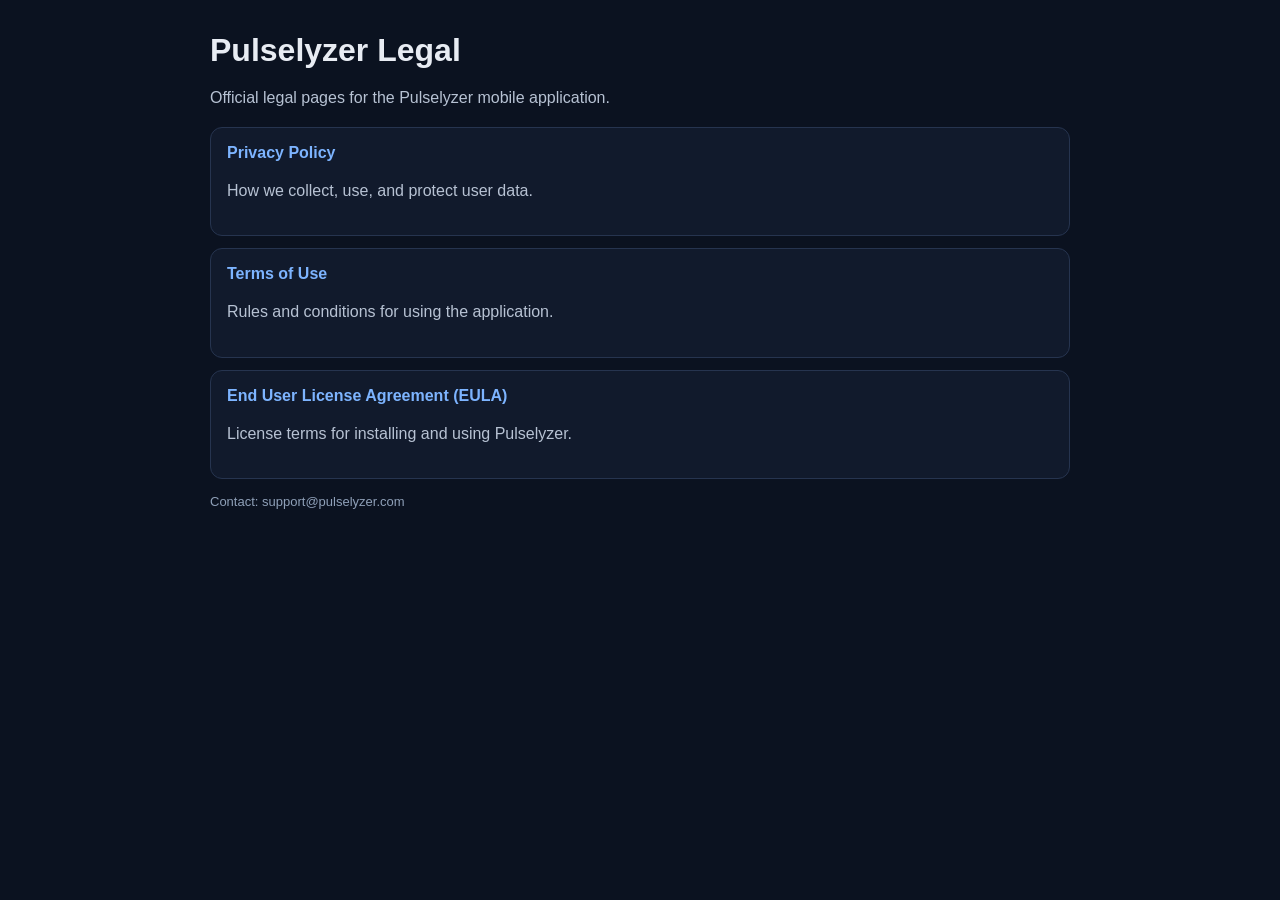
==== index.html @ 3a606a2f "Add Pulselyzer legal pages" ====
<!doctype html>
<html lang="en">
  <head>
    <meta charset="utf-8" />
    <meta name="viewport" content="width=device-width, initial-scale=1" />
    <title>Pulselyzer Legal</title>
    <style>
      body {
        margin: 0;
        font-family: Arial, Helvetica, sans-serif;
        background: #0b1220;
        color: #e8ecf3;
      }
      .container {
        max-width: 860px;
        margin: 0 auto;
        padding: 32px 20px 48px;
      }
      h1 {
        margin: 0 0 8px;
      }
      p {
        line-height: 1.6;
        color: #b7c2d3;
      }
      .card {
        background: #111a2c;
        border: 1px solid #26344f;
        border-radius: 12px;
        padding: 16px;
        margin: 12px 0;
      }
      a {
        color: #7db4ff;
        text-decoration: none;
      }
      a:hover {
        text-decoration: underline;
      }
      .muted {
        font-size: 13px;
        color: #8fa0b8;
      }
    </style>
  </head>
  <body>
    <div class="container">
      <h1>Pulselyzer Legal</h1>
      <p>Official legal pages for the Pulselyzer mobile application.</p>

      <div class="card">
        <strong><a href="./privacy.html">Privacy Policy</a></strong>
        <p>How we collect, use, and protect user data.</p>
      </div>

      <div class="card">
        <strong><a href="./terms.html">Terms of Use</a></strong>
        <p>Rules and conditions for using the application.</p>
      </div>

      <div class="card">
        <strong><a href="./eula.html">End User License Agreement (EULA)</a></strong>
        <p>License terms for installing and using Pulselyzer.</p>
      </div>

      <p class="muted">Contact: support@pulselyzer.com</p>
    </div>
  </body>
</html>
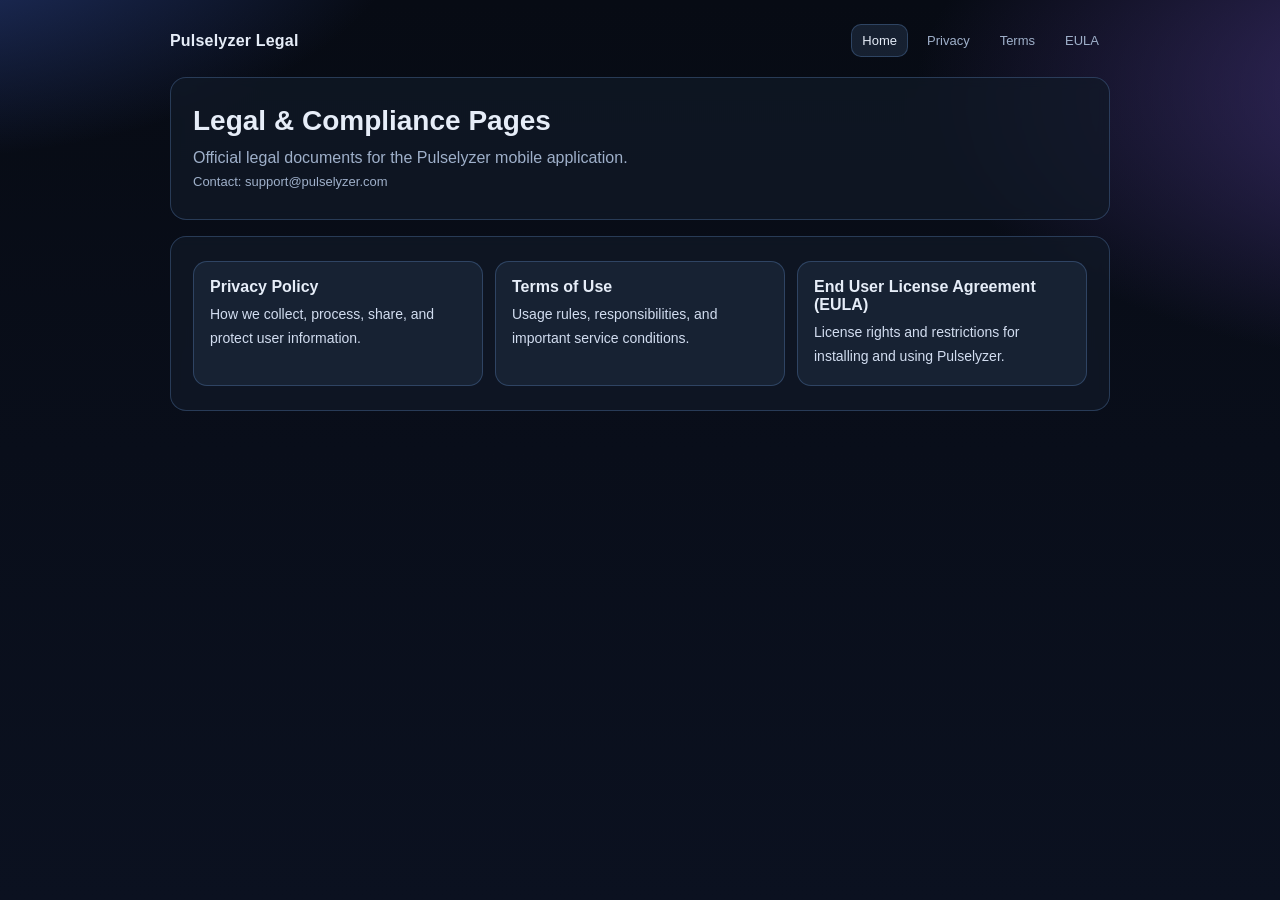
==== commit f2ece4d7: "Refresh legal pages with modern branded UI. Introduce shared styling and a unified navigation layout" ====
--- a/index.html
+++ b/index.html
@@ -4,66 +4,42 @@
     <meta charset="utf-8" />
     <meta name="viewport" content="width=device-width, initial-scale=1" />
     <title>Pulselyzer Legal</title>
-    <style>
-      body {
-        margin: 0;
-        font-family: Arial, Helvetica, sans-serif;
-        background: #0b1220;
-        color: #e8ecf3;
-      }
-      .container {
-        max-width: 860px;
-        margin: 0 auto;
-        padding: 32px 20px 48px;
-      }
-      h1 {
-        margin: 0 0 8px;
-      }
-      p {
-        line-height: 1.6;
-        color: #b7c2d3;
-      }
-      .card {
-        background: #111a2c;
-        border: 1px solid #26344f;
-        border-radius: 12px;
-        padding: 16px;
-        margin: 12px 0;
-      }
-      a {
-        color: #7db4ff;
-        text-decoration: none;
-      }
-      a:hover {
-        text-decoration: underline;
-      }
-      .muted {
-        font-size: 13px;
-        color: #8fa0b8;
-      }
-    </style>
+    <link rel="stylesheet" href="./styles.css" />
   </head>
   <body>
-    <div class="container">
-      <h1>Pulselyzer Legal</h1>
-      <p>Official legal pages for the Pulselyzer mobile application.</p>
+    <main class="wrap">
+      <header class="topbar">
+        <div class="brand">Pulselyzer Legal</div>
+        <nav class="nav">
+          <a class="active" href="./index.html">Home</a>
+          <a href="./privacy.html">Privacy</a>
+          <a href="./terms.html">Terms</a>
+          <a href="./eula.html">EULA</a>
+        </nav>
+      </header>
 
-      <div class="card">
-        <strong><a href="./privacy.html">Privacy Policy</a></strong>
-        <p>How we collect, use, and protect user data.</p>
-      </div>
+      <section class="hero">
+        <h1>Legal & Compliance Pages</h1>
+        <p>Official legal documents for the Pulselyzer mobile application.</p>
+        <p class="meta">Contact: support@pulselyzer.com</p>
+      </section>
 
-      <div class="card">
-        <strong><a href="./terms.html">Terms of Use</a></strong>
-        <p>Rules and conditions for using the application.</p>
-      </div>
-
-      <div class="card">
-        <strong><a href="./eula.html">End User License Agreement (EULA)</a></strong>
-        <p>License terms for installing and using Pulselyzer.</p>
-      </div>
-
-      <p class="muted">Contact: support@pulselyzer.com</p>
-    </div>
+      <section class="panel">
+        <div class="grid">
+          <a class="tile" href="./privacy.html">
+            <div class="tile-title">Privacy Policy</div>
+            <p class="tile-desc">How we collect, process, share, and protect user information.</p>
+          </a>
+          <a class="tile" href="./terms.html">
+            <div class="tile-title">Terms of Use</div>
+            <p class="tile-desc">Usage rules, responsibilities, and important service conditions.</p>
+          </a>
+          <a class="tile" href="./eula.html">
+            <div class="tile-title">End User License Agreement (EULA)</div>
+            <p class="tile-desc">License rights and restrictions for installing and using Pulselyzer.</p>
+          </a>
+        </div>
+      </section>
+    </main>
   </body>
 </html>
--- a/styles.css
+++ b/styles.css
@@ -0,0 +1,164 @@
+:root {
+  --bg: #070b14;
+  --bg-soft: #0e1628;
+  --card: rgba(17, 25, 40, 0.72);
+  --border: rgba(125, 180, 255, 0.24);
+  --text: #e6edf8;
+  --muted: #9fb0ca;
+  --accent: #84b8ff;
+  --accent-2: #7a8cff;
+}
+
+* {
+  box-sizing: border-box;
+}
+
+body {
+  margin: 0;
+  font-family: Inter, Segoe UI, Roboto, Arial, Helvetica, sans-serif;
+  color: var(--text);
+  background:
+    radial-gradient(900px 420px at -10% -10%, #263a78 0%, transparent 60%),
+    radial-gradient(1000px 460px at 120% 10%, #3e2f70 0%, transparent 62%),
+    linear-gradient(180deg, #070b14 0%, #0b1120 100%);
+  min-height: 100vh;
+}
+
+.wrap {
+  max-width: 980px;
+  margin: 0 auto;
+  padding: 24px 20px 56px;
+}
+
+.topbar {
+  display: flex;
+  align-items: center;
+  justify-content: space-between;
+  gap: 12px;
+  margin-bottom: 20px;
+}
+
+.brand {
+  font-weight: 700;
+  letter-spacing: 0.2px;
+}
+
+.nav {
+  display: flex;
+  flex-wrap: wrap;
+  gap: 8px;
+}
+
+.nav a {
+  text-decoration: none;
+  color: var(--muted);
+  border: 1px solid transparent;
+  padding: 8px 10px;
+  border-radius: 10px;
+  font-size: 13px;
+  transition: 0.2s ease;
+}
+
+.nav a:hover,
+.nav a.active {
+  color: var(--text);
+  border-color: var(--border);
+  background: rgba(132, 184, 255, 0.12);
+}
+
+.hero,
+.panel {
+  background: var(--card);
+  border: 1px solid var(--border);
+  border-radius: 16px;
+  backdrop-filter: blur(6px);
+}
+
+.hero {
+  padding: 26px 22px;
+  margin-bottom: 16px;
+}
+
+.hero h1 {
+  margin: 0 0 6px;
+  font-size: 28px;
+  line-height: 1.2;
+}
+
+.hero p {
+  margin: 0;
+  color: var(--muted);
+  line-height: 1.7;
+}
+
+.panel {
+  padding: 24px 22px;
+}
+
+.panel h2 {
+  font-size: 20px;
+  margin: 24px 0 8px;
+}
+
+.panel h2:first-child {
+  margin-top: 0;
+}
+
+.panel p,
+.panel li {
+  color: #d2ddf0;
+  line-height: 1.75;
+}
+
+.panel ul {
+  margin: 10px 0 0;
+  padding-left: 20px;
+}
+
+.meta {
+  margin: 8px 0 0;
+  font-size: 13px;
+  color: var(--muted);
+}
+
+.grid {
+  display: grid;
+  grid-template-columns: repeat(auto-fit, minmax(220px, 1fr));
+  gap: 12px;
+}
+
+.tile {
+  display: block;
+  text-decoration: none;
+  color: inherit;
+  background: rgba(132, 184, 255, 0.08);
+  border: 1px solid var(--border);
+  border-radius: 14px;
+  padding: 16px;
+  transition: 0.2s ease;
+}
+
+.tile:hover {
+  transform: translateY(-1px);
+  background: rgba(132, 184, 255, 0.14);
+}
+
+.tile-title {
+  font-weight: 600;
+  margin-bottom: 6px;
+}
+
+.tile-desc {
+  margin: 0;
+  color: var(--muted);
+  line-height: 1.6;
+  font-size: 14px;
+}
+
+a {
+  color: var(--accent);
+}
+
+a:hover {
+  color: var(--accent-2);
+}
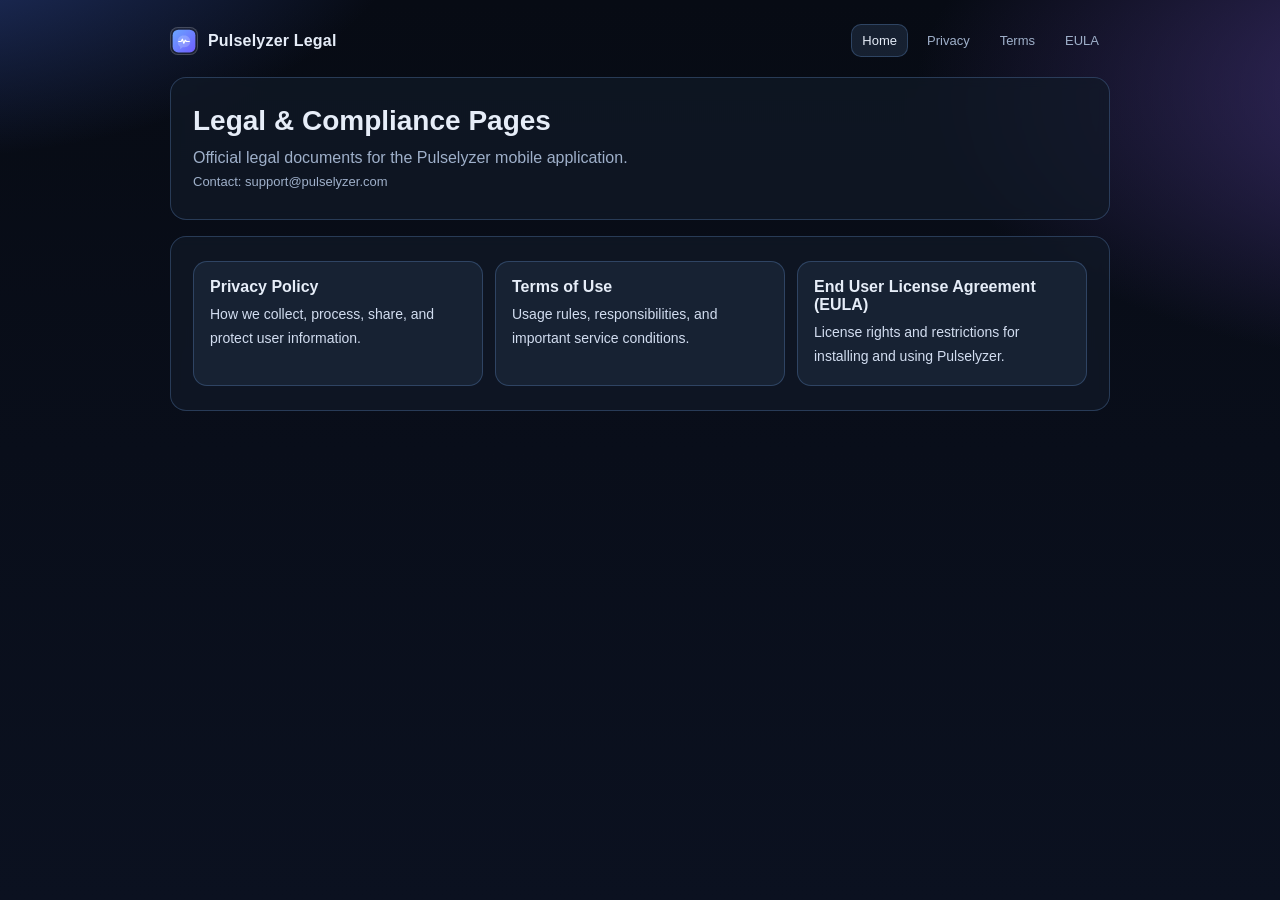
==== commit 8ab97f9c: "Add brand logo to legal site header. Introduce a reusable Pulselyzer logo asset and update all legal" ====
--- a/index.html
+++ b/index.html
@@ -9,7 +9,10 @@
   <body>
     <main class="wrap">
       <header class="topbar">
-        <div class="brand">Pulselyzer Legal</div>
+        <a class="brand" href="./index.html">
+          <img class="brand-logo" src="./logo.svg" alt="Pulselyzer logo" />
+          <span>Pulselyzer Legal</span>
+        </a>
         <nav class="nav">
           <a class="active" href="./index.html">Home</a>
           <a href="./privacy.html">Privacy</a>
--- a/styles.css
+++ b/styles.css
@@ -39,8 +39,21 @@
 }
 
 .brand {
+  display: inline-flex;
+  align-items: center;
+  gap: 10px;
+  color: var(--text);
+  text-decoration: none;
   font-weight: 700;
   letter-spacing: 0.2px;
+}
+
+.brand-logo {
+  width: 28px;
+  height: 28px;
+  border-radius: 8px;
+  border: 1px solid rgba(255, 255, 255, 0.18);
+  background: rgba(255, 255, 255, 0.06);
 }
 
 .nav {
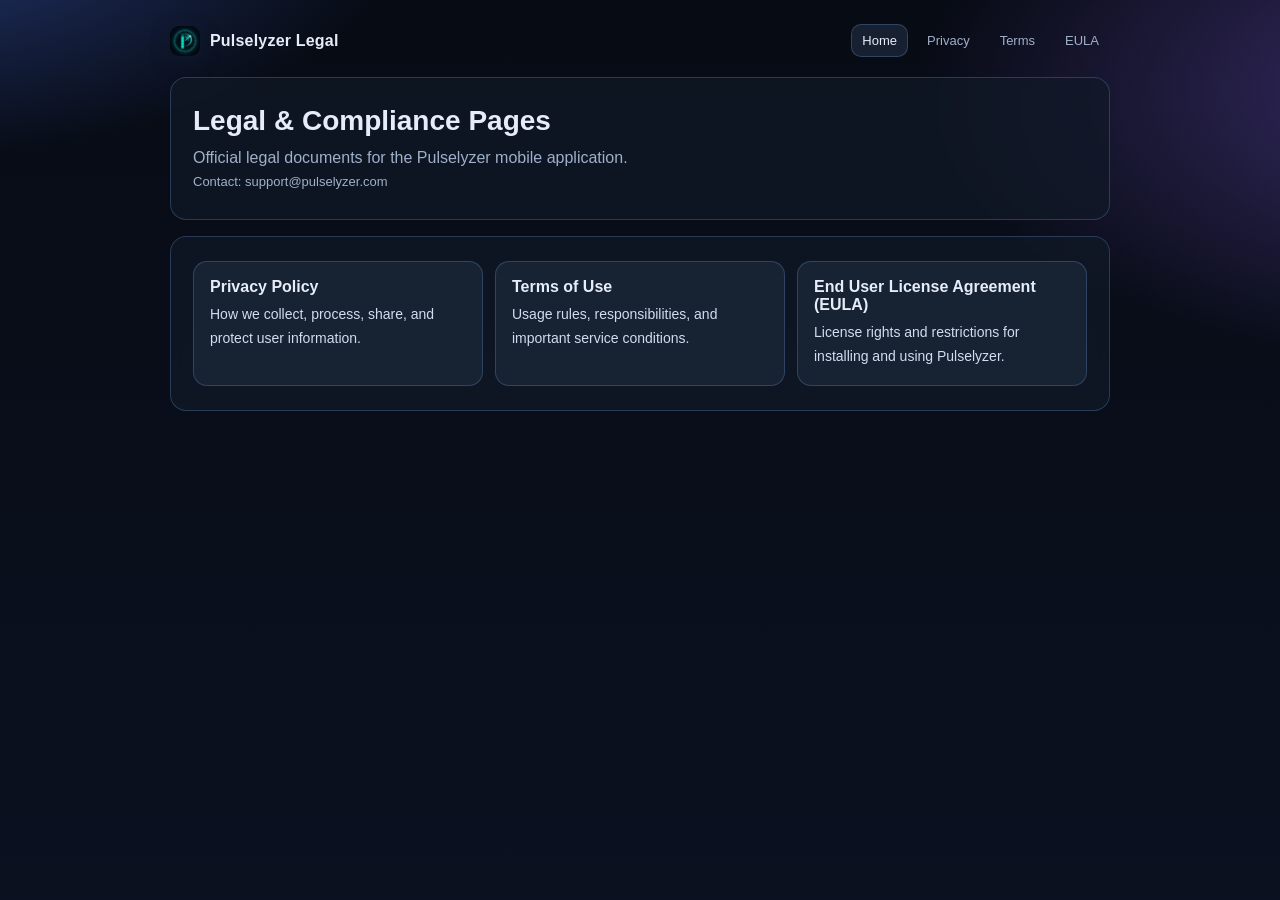
==== commit 2514a242: "Use official app icon in legal site header. Replace generated placeholder logo with the real Pulsely" ====
--- a/index.html
+++ b/index.html
@@ -10,7 +10,7 @@
     <main class="wrap">
       <header class="topbar">
         <a class="brand" href="./index.html">
-          <img class="brand-logo" src="./logo.svg" alt="Pulselyzer logo" />
+          <img class="brand-logo" src="./app_icon.png" alt="Pulselyzer logo" />
           <span>Pulselyzer Legal</span>
         </a>
         <nav class="nav">
--- a/styles.css
+++ b/styles.css
@@ -49,11 +49,11 @@
 }
 
 .brand-logo {
-  width: 28px;
-  height: 28px;
-  border-radius: 8px;
-  border: 1px solid rgba(255, 255, 255, 0.18);
-  background: rgba(255, 255, 255, 0.06);
+  width: 30px;
+  height: 30px;
+  border-radius: 9px;
+  object-fit: cover;
+  box-shadow: 0 6px 20px rgba(20, 30, 52, 0.36);
 }
 
 .nav {
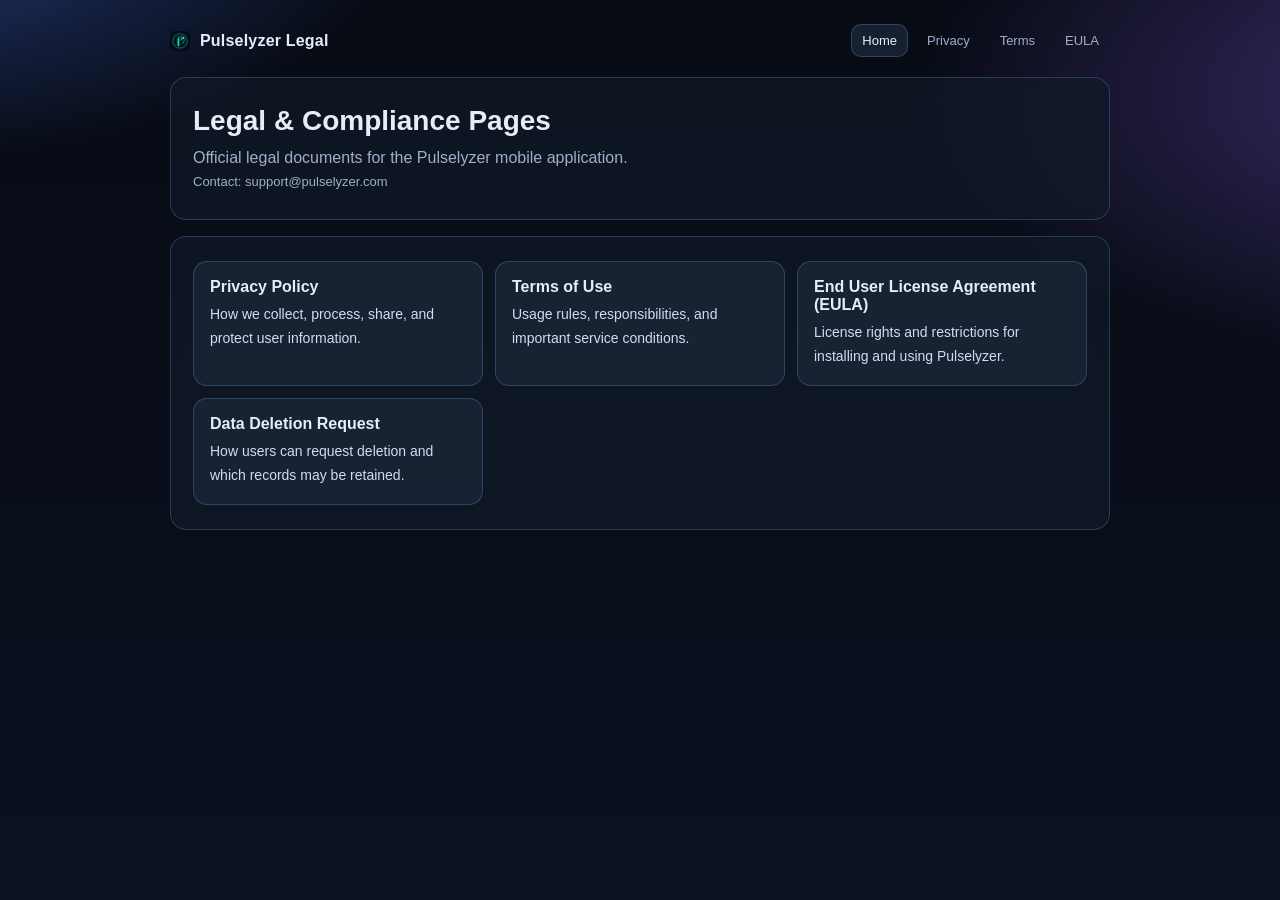
==== commit 51d7eb60: "Add data deletion request page for Play Console. Provide a dedicated URL with deletion steps, retent" ====
--- a/index.html
+++ b/index.html
@@ -41,6 +41,10 @@
             <div class="tile-title">End User License Agreement (EULA)</div>
             <p class="tile-desc">License rights and restrictions for installing and using Pulselyzer.</p>
           </a>
+          <a class="tile" href="./data-deletion.html">
+            <div class="tile-title">Data Deletion Request</div>
+            <p class="tile-desc">How users can request deletion and which records may be retained.</p>
+          </a>
         </div>
       </section>
     </main>
--- a/styles.css
+++ b/styles.css
@@ -49,11 +49,11 @@
 }
 
 .brand-logo {
-  width: 30px;
-  height: 30px;
-  border-radius: 9px;
+  width: 20px;
+  height: 20px;
+  border-radius: 6px;
   object-fit: cover;
-  box-shadow: 0 6px 20px rgba(20, 30, 52, 0.36);
+  box-shadow: 0 3px 10px rgba(20, 30, 52, 0.28);
 }
 
 .nav {
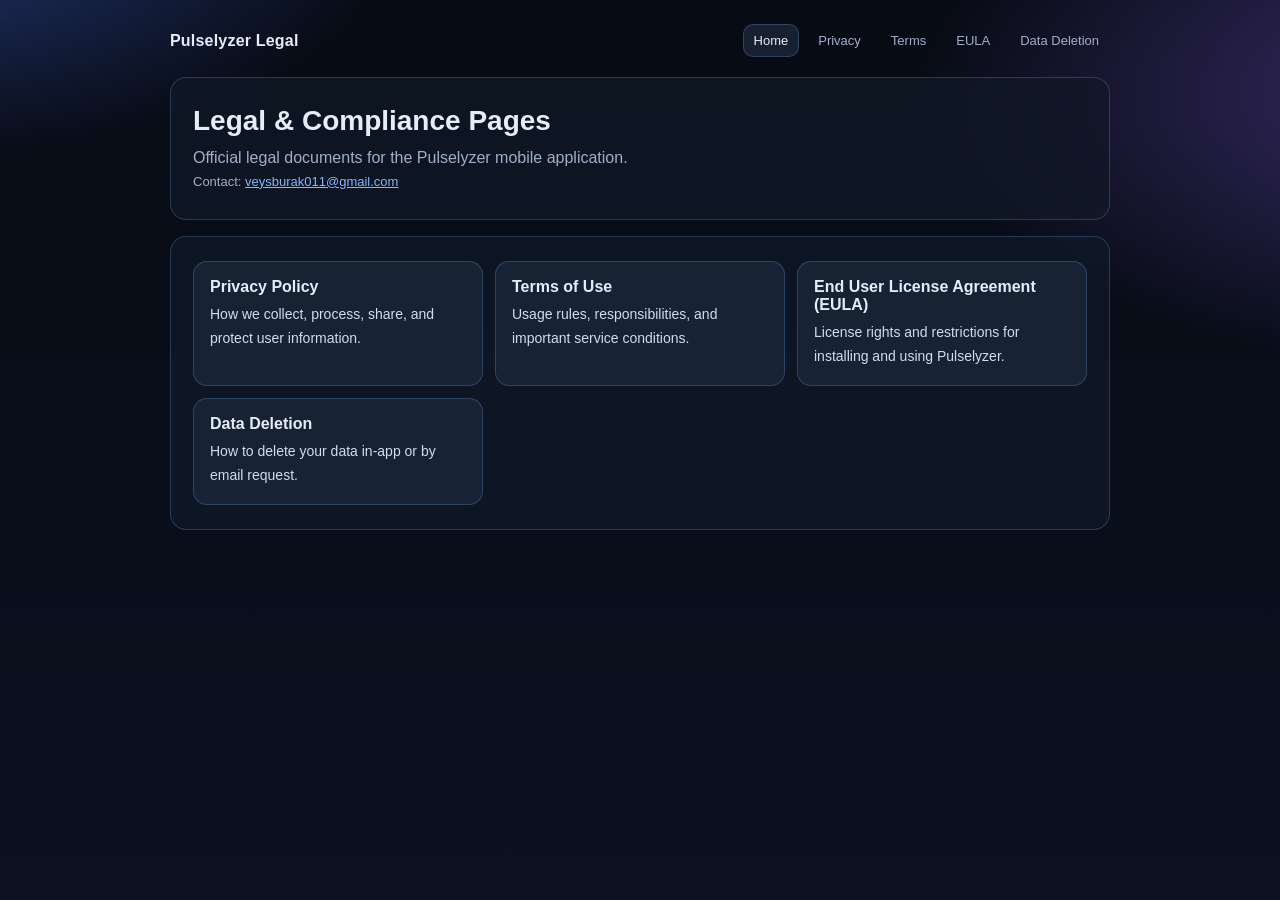
==== commit ec3c6aa6: "Update index.html" ====
--- a/index.html
+++ b/index.html
@@ -9,22 +9,20 @@
   <body>
     <main class="wrap">
       <header class="topbar">
-        <a class="brand" href="./index.html">
-          <img class="brand-logo" src="./app_icon.png" alt="Pulselyzer logo" />
-          <span>Pulselyzer Legal</span>
-        </a>
+        <div class="brand">Pulselyzer Legal</div>
         <nav class="nav">
           <a class="active" href="./index.html">Home</a>
           <a href="./privacy.html">Privacy</a>
           <a href="./terms.html">Terms</a>
           <a href="./eula.html">EULA</a>
+          <a href="./data-deletion.html">Data Deletion</a>
         </nav>
       </header>
 
       <section class="hero">
         <h1>Legal & Compliance Pages</h1>
         <p>Official legal documents for the Pulselyzer mobile application.</p>
-        <p class="meta">Contact: support@pulselyzer.com</p>
+        <p class="meta">Contact: <a href="mailto:veysburak011@gmail.com">veysburak011@gmail.com</a></p>
       </section>
 
       <section class="panel">
@@ -42,8 +40,8 @@
             <p class="tile-desc">License rights and restrictions for installing and using Pulselyzer.</p>
           </a>
           <a class="tile" href="./data-deletion.html">
-            <div class="tile-title">Data Deletion Request</div>
-            <p class="tile-desc">How users can request deletion and which records may be retained.</p>
+            <div class="tile-title">Data Deletion</div>
+            <p class="tile-desc">How to delete your data in-app or by email request.</p>
           </a>
         </div>
       </section>
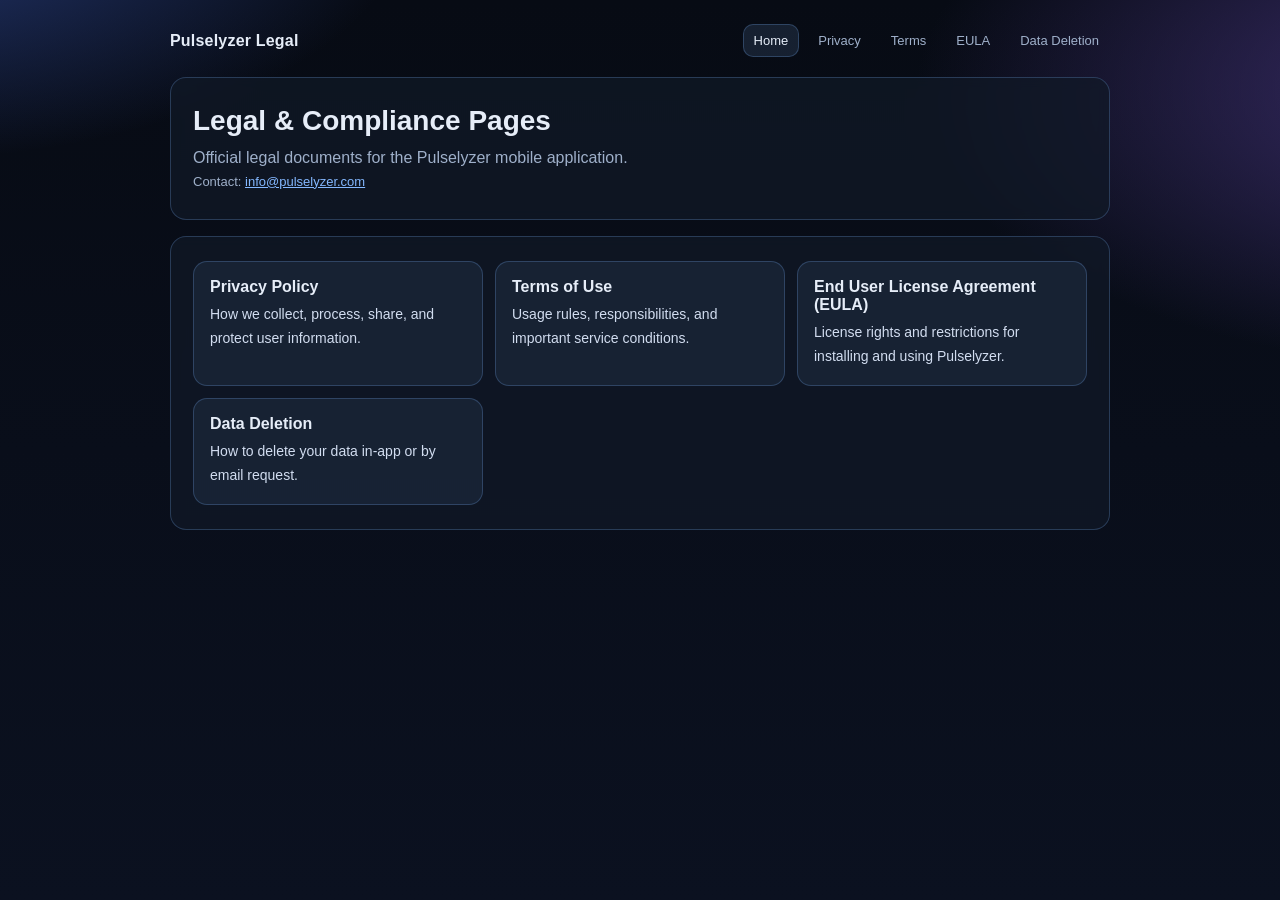
==== commit 24cae606: "Configure custom domain for legal pages" ====
--- a/index.html
+++ b/index.html
@@ -22,7 +22,7 @@
       <section class="hero">
         <h1>Legal & Compliance Pages</h1>
         <p>Official legal documents for the Pulselyzer mobile application.</p>
-        <p class="meta">Contact: <a href="mailto:veysburak011@gmail.com">veysburak011@gmail.com</a></p>
+        <p class="meta">Contact: <a href="mailto:info@pulselyzer.com">info@pulselyzer.com</a></p>
       </section>
 
       <section class="panel">
--- a/styles.css
+++ b/styles.css
@@ -39,21 +39,8 @@
 }
 
 .brand {
-  display: inline-flex;
-  align-items: center;
-  gap: 10px;
-  color: var(--text);
-  text-decoration: none;
   font-weight: 700;
   letter-spacing: 0.2px;
-}
-
-.brand-logo {
-  width: 20px;
-  height: 20px;
-  border-radius: 6px;
-  object-fit: cover;
-  box-shadow: 0 3px 10px rgba(20, 30, 52, 0.28);
 }
 
 .nav {
